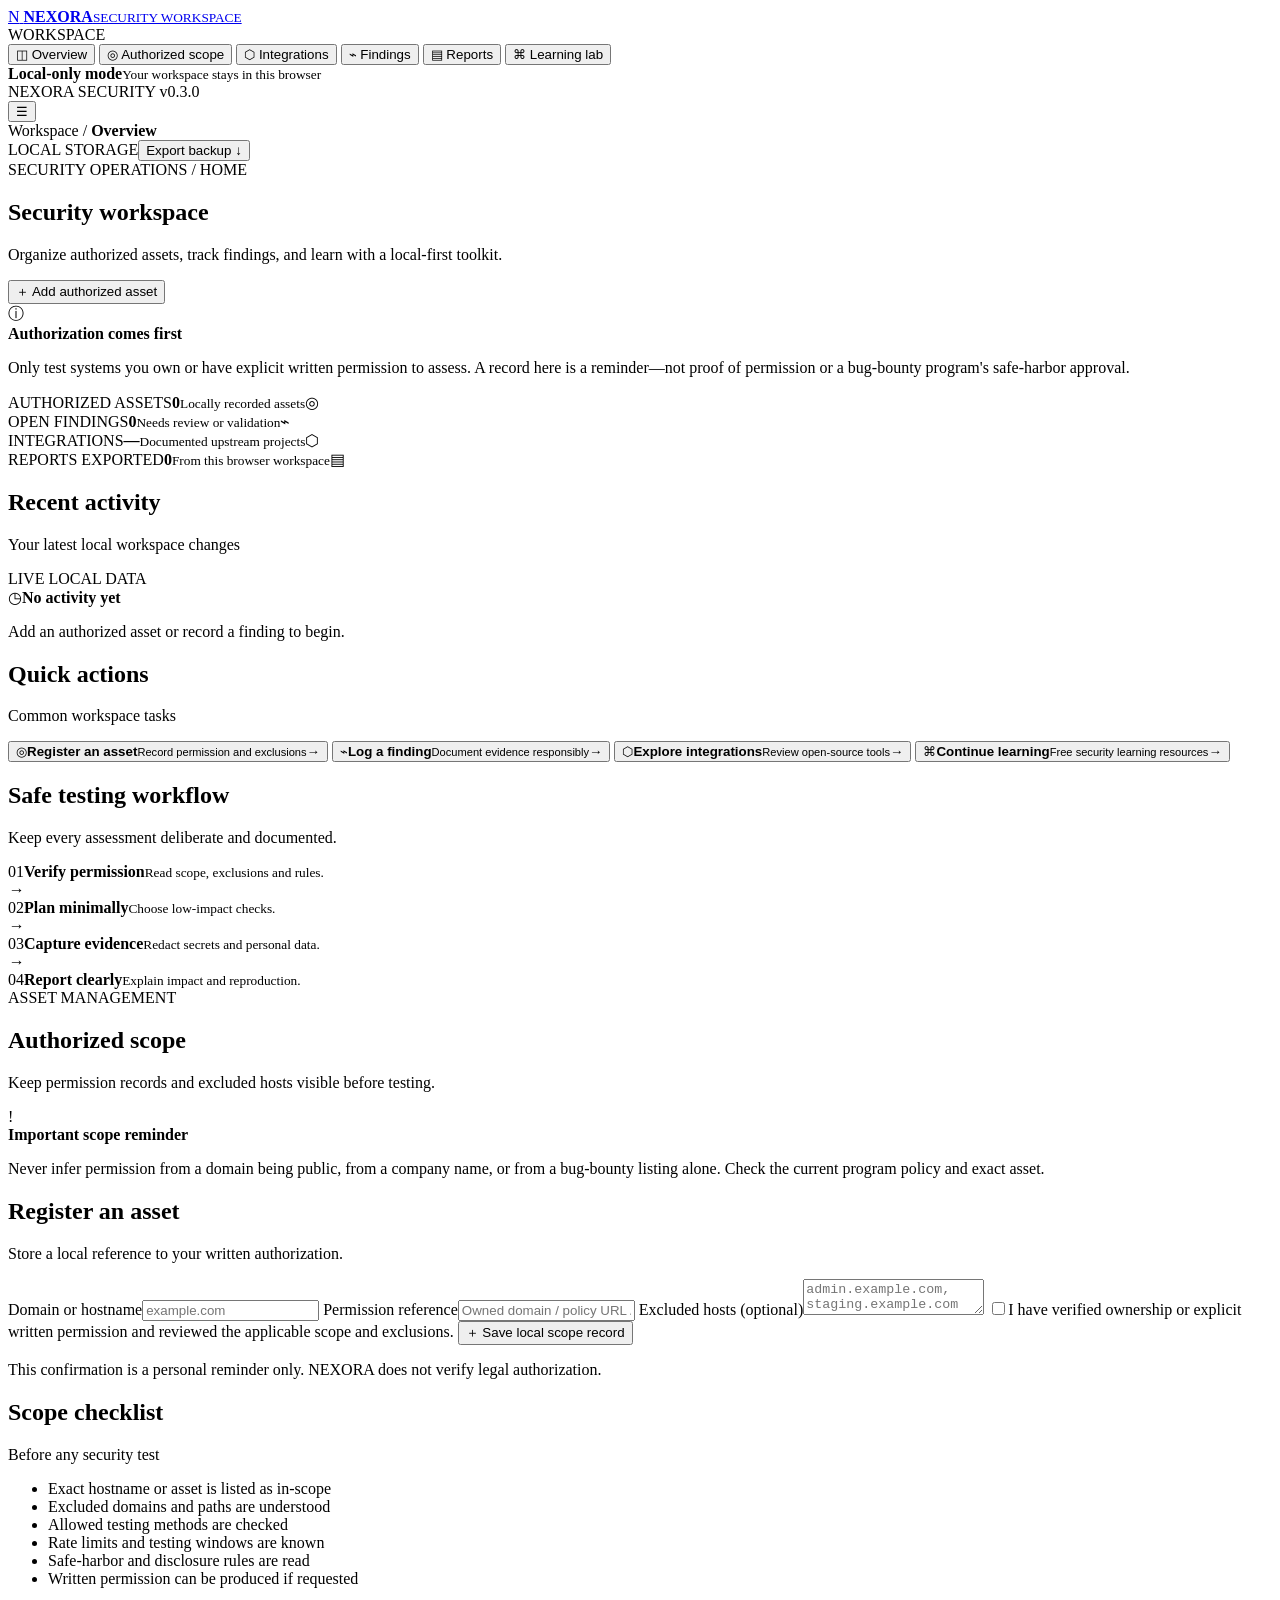
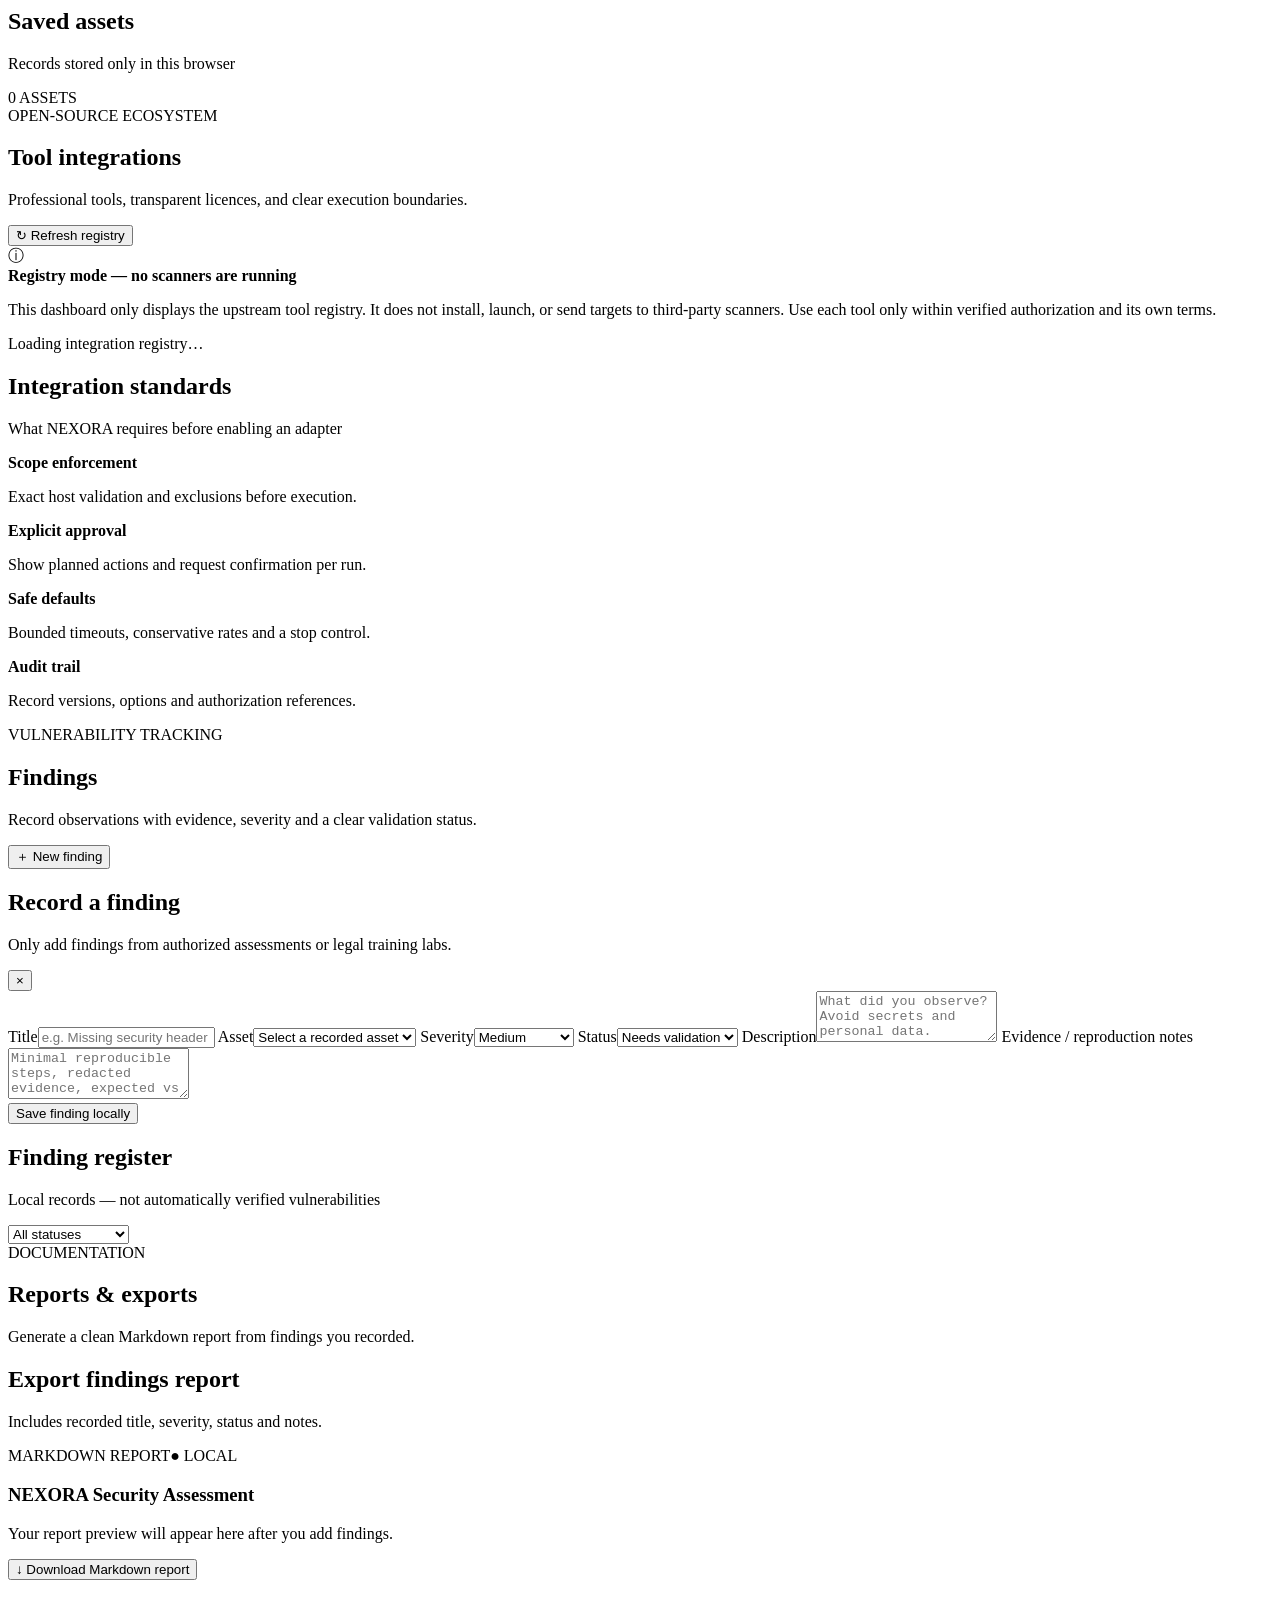
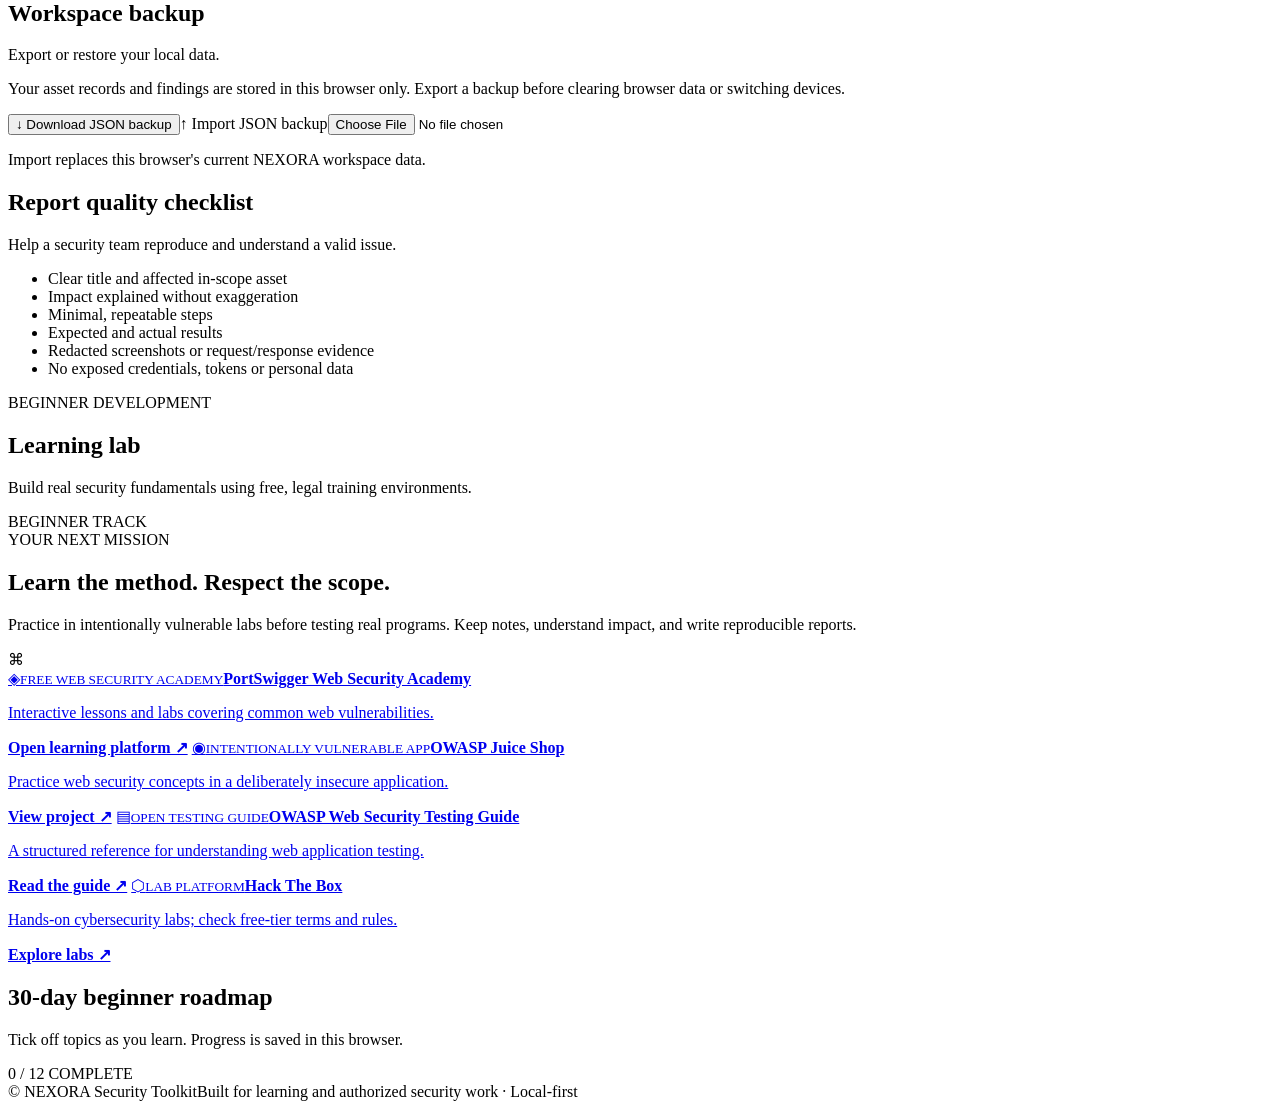
==== security-toolkit/dashboard/index.html @ 1206df60 "Build NEXORA local security dashboard: index.html" ====
<!doctype html>
<html lang="en">
<head>
  <meta charset="utf-8">
  <meta name="viewport" content="width=device-width, initial-scale=1">
  <meta name="theme-color" content="#0b1020">
  <meta name="description" content="NEXORA Security Toolkit — local-first workspace for authorized security learning and bug bounty work.">
  <title>NEXORA Security — Local Security Workspace</title>
  <link rel="stylesheet" href="dashboard.css">
  <script src="dashboard.js" defer></script>
</head>
<body>
  <div class="app-shell">
    <aside class="sidebar" id="sidebar">
      <a class="brand" href="#" aria-label="NEXORA Security home">
        <span class="brand-mark">N</span>
        <span><strong>NEXORA</strong><small>SECURITY WORKSPACE</small></span>
      </a>
      <div class="workspace-label">WORKSPACE</div>
      <nav class="nav-list" aria-label="Main navigation">
        <button class="nav-item active" data-view="overview"><span>◫</span> Overview</button>
        <button class="nav-item" data-view="scope"><span>◎</span> Authorized scope</button>
        <button class="nav-item" data-view="integrations"><span>⬡</span> Integrations</button>
        <button class="nav-item" data-view="findings"><span>⌁</span> Findings</button>
        <button class="nav-item" data-view="reports"><span>▤</span> Reports</button>
        <button class="nav-item" data-view="learn"><span>⌘</span> Learning lab</button>
      </nav>
      <div class="sidebar-bottom">
        <div class="local-card"><span class="local-dot"></span><div><strong>Local-only mode</strong><small>Your workspace stays in this browser</small></div></div>
        <div class="sidebar-version">NEXORA SECURITY <span>v0.3.0</span></div>
      </div>
    </aside>

    <main class="main-area">
      <header class="topbar">
        <button class="mobile-menu" id="mobileMenu" aria-label="Toggle navigation">☰</button>
        <div class="breadcrumb">Workspace <span>/</span> <strong id="pageCrumb">Overview</strong></div>
        <div class="top-actions"><span class="privacy-pill"><i></i> LOCAL STORAGE</span><button class="button button-quiet" id="exportBackup">Export backup ↓</button></div>
      </header>

      <section class="view active" id="view-overview">
        <div class="page-heading">
          <div><div class="eyebrow">SECURITY OPERATIONS / HOME</div><h1>Security workspace</h1><p>Organize authorized assets, track findings, and learn with a local-first toolkit.</p></div>
          <button class="button button-primary" data-go="scope">＋ Add authorized asset</button>
        </div>
        <div class="notice"><span class="notice-icon">ⓘ</span><div><strong>Authorization comes first</strong><p>Only test systems you own or have explicit written permission to assess. A record here is a reminder—not proof of permission or a bug-bounty program's safe-harbor approval.</p></div></div>
        <div class="stats-grid">
          <article class="stat-card"><span class="stat-label">AUTHORIZED ASSETS</span><strong id="statAssets">0</strong><small>Locally recorded assets</small><span class="stat-icon">◎</span></article>
          <article class="stat-card"><span class="stat-label">OPEN FINDINGS</span><strong id="statOpen">0</strong><small>Needs review or validation</small><span class="stat-icon">⌁</span></article>
          <article class="stat-card"><span class="stat-label">INTEGRATIONS</span><strong id="statTools">—</strong><small>Documented upstream projects</small><span class="stat-icon">⬡</span></article>
          <article class="stat-card"><span class="stat-label">REPORTS EXPORTED</span><strong id="statReports">0</strong><small>From this browser workspace</small><span class="stat-icon">▤</span></article>
        </div>
        <div class="content-grid">
          <article class="panel">
            <div class="panel-heading"><div><h2>Recent activity</h2><p>Your latest local workspace changes</p></div><span class="subtle-tag">LIVE LOCAL DATA</span></div>
            <div id="activityList" class="activity-list"><div class="empty-state"><span>◷</span><strong>No activity yet</strong><p>Add an authorized asset or record a finding to begin.</p></div></div>
          </article>
          <article class="panel quick-panel">
            <div class="panel-heading"><div><h2>Quick actions</h2><p>Common workspace tasks</p></div></div>
            <button class="quick-action" data-go="scope"><span class="quick-icon violet">◎</span><span><strong>Register an asset</strong><small>Record permission and exclusions</small></span><b>→</b></button>
            <button class="quick-action" data-go="findings"><span class="quick-icon orange">⌁</span><span><strong>Log a finding</strong><small>Document evidence responsibly</small></span><b>→</b></button>
            <button class="quick-action" data-go="integrations"><span class="quick-icon blue">⬡</span><span><strong>Explore integrations</strong><small>Review open-source tools</small></span><b>→</b></button>
            <button class="quick-action" data-go="learn"><span class="quick-icon green">⌘</span><span><strong>Continue learning</strong><small>Free security learning resources</small></span><b>→</b></button>
          </article>
        </div>
        <article class="panel workflow-panel"><div class="panel-heading"><div><h2>Safe testing workflow</h2><p>Keep every assessment deliberate and documented.</p></div></div><div class="workflow-steps"><div><span>01</span><strong>Verify permission</strong><small>Read scope, exclusions and rules.</small></div><i>→</i><div><span>02</span><strong>Plan minimally</strong><small>Choose low-impact checks.</small></div><i>→</i><div><span>03</span><strong>Capture evidence</strong><small>Redact secrets and personal data.</small></div><i>→</i><div><span>04</span><strong>Report clearly</strong><small>Explain impact and reproduction.</small></div></div></article>
      </section>

      <section class="view" id="view-scope">
        <div class="page-heading"><div><div class="eyebrow">ASSET MANAGEMENT</div><h1>Authorized scope</h1><p>Keep permission records and excluded hosts visible before testing.</p></div></div>
        <div class="notice"><span class="notice-icon">!</span><div><strong>Important scope reminder</strong><p>Never infer permission from a domain being public, from a company name, or from a bug-bounty listing alone. Check the current program policy and exact asset.</p></div></div>
        <div class="two-column">
          <article class="panel"><div class="panel-heading"><div><h2>Register an asset</h2><p>Store a local reference to your written authorization.</p></div></div>
            <form id="scopeForm" class="form-stack">
              <label>Domain or hostname<input name="domain" required placeholder="example.com" autocomplete="off"></label>
              <label>Permission reference<input name="authorization" required placeholder="Owned domain / policy URL / approval reference"></label>
              <label>Excluded hosts (optional)<textarea name="excluded" rows="2" placeholder="admin.example.com, staging.example.com"></textarea></label>
              <label class="check-label"><input type="checkbox" name="confirm" required><span>I have verified ownership or explicit written permission and reviewed the applicable scope and exclusions.</span></label>
              <button class="button button-primary" type="submit">＋ Save local scope record</button>
              <p class="form-hint">This confirmation is a personal reminder only. NEXORA does not verify legal authorization.</p>
            </form>
          </article>
          <article class="panel"><div class="panel-heading"><div><h2>Scope checklist</h2><p>Before any security test</p></div></div><ul class="checklist"><li>Exact hostname or asset is listed as in-scope</li><li>Excluded domains and paths are understood</li><li>Allowed testing methods are checked</li><li>Rate limits and testing windows are known</li><li>Safe-harbor and disclosure rules are read</li><li>Written permission can be produced if requested</li></ul></article>
        </div>
        <article class="panel"><div class="panel-heading"><div><h2>Saved assets</h2><p>Records stored only in this browser</p></div><span id="scopeCount" class="subtle-tag">0 ASSETS</span></div><div id="scopeList" class="table-wrap"></div></article>
      </section>

      <section class="view" id="view-integrations">
        <div class="page-heading"><div><div class="eyebrow">OPEN-SOURCE ECOSYSTEM</div><h1>Tool integrations</h1><p>Professional tools, transparent licences, and clear execution boundaries.</p></div><button class="button button-quiet" id="refreshTools">↻ Refresh registry</button></div>
        <div class="notice"><span class="notice-icon">ⓘ</span><div><strong>Registry mode — no scanners are running</strong><p>This dashboard only displays the upstream tool registry. It does not install, launch, or send targets to third-party scanners. Use each tool only within verified authorization and its own terms.</p></div></div>
        <div id="toolGrid" class="tool-grid"><div class="empty-state">Loading integration registry…</div></div>
        <article class="panel"><div class="panel-heading"><div><h2>Integration standards</h2><p>What NEXORA requires before enabling an adapter</p></div></div><div class="standards-grid"><div><strong>Scope enforcement</strong><p>Exact host validation and exclusions before execution.</p></div><div><strong>Explicit approval</strong><p>Show planned actions and request confirmation per run.</p></div><div><strong>Safe defaults</strong><p>Bounded timeouts, conservative rates and a stop control.</p></div><div><strong>Audit trail</strong><p>Record versions, options and authorization references.</p></div></div></article>
      </section>

      <section class="view" id="view-findings">
        <div class="page-heading"><div><div class="eyebrow">VULNERABILITY TRACKING</div><h1>Findings</h1><p>Record observations with evidence, severity and a clear validation status.</p></div><button class="button button-primary" id="showFindingForm">＋ New finding</button></div>
        <article class="panel form-panel hidden" id="findingPanel"><div class="panel-heading"><div><h2>Record a finding</h2><p>Only add findings from authorized assessments or legal training labs.</p></div><button class="icon-button" id="closeFindingForm" aria-label="Close form">×</button></div>
          <form id="findingForm" class="form-grid">
            <label>Title<input name="title" required maxlength="120" placeholder="e.g. Missing security header"></label>
            <label>Asset<select name="asset" id="findingAsset" required><option value="">Select a recorded asset</option></select></label>
            <label>Severity<select name="severity"><option>Informational</option><option>Low</option><option selected>Medium</option><option>High</option><option>Critical</option></select></label>
            <label>Status<select name="status"><option>Needs validation</option><option>Confirmed</option><option>Submitted</option><option>Resolved</option><option>Not applicable</option></select></label>
            <label class="full-span">Description<textarea name="description" rows="3" required placeholder="What did you observe? Avoid secrets and personal data."></textarea></label>
            <label class="full-span">Evidence / reproduction notes<textarea name="evidence" rows="3" placeholder="Minimal reproducible steps, redacted evidence, expected vs actual result"></textarea></label>
            <div class="full-span"><button class="button button-primary" type="submit">Save finding locally</button></div>
          </form>
        </article>
        <article class="panel"><div class="panel-heading"><div><h2>Finding register</h2><p>Local records — not automatically verified vulnerabilities</p></div><select id="findingFilter" class="filter-select"><option value="all">All statuses</option><option value="Needs validation">Needs validation</option><option value="Confirmed">Confirmed</option><option value="Submitted">Submitted</option><option value="Resolved">Resolved</option><option value="Not applicable">Not applicable</option></select></div><div id="findingList" class="table-wrap"></div></article>
      </section>

      <section class="view" id="view-reports">
        <div class="page-heading"><div><div class="eyebrow">DOCUMENTATION</div><h1>Reports & exports</h1><p>Generate a clean Markdown report from findings you recorded.</p></div></div>
        <div class="content-grid">
          <article class="panel"><div class="panel-heading"><div><h2>Export findings report</h2><p>Includes recorded title, severity, status and notes.</p></div></div><div class="report-preview"><div class="preview-top"><span>MARKDOWN REPORT</span><span class="live-dot">● LOCAL</span></div><h3>NEXORA Security Assessment</h3><p id="reportPreviewText">Your report preview will appear here after you add findings.</p><div class="preview-lines"><i></i><i></i><i></i><i></i></div></div><button class="button button-primary full-button" id="downloadReport">↓ Download Markdown report</button></article>
          <article class="panel"><div class="panel-heading"><div><h2>Workspace backup</h2><p>Export or restore your local data.</p></div></div><p class="muted-copy">Your asset records and findings are stored in this browser only. Export a backup before clearing browser data or switching devices.</p><button class="button button-secondary full-button" id="exportBackupAlt">↓ Download JSON backup</button><label class="button button-quiet full-button import-label">↑ Import JSON backup<input type="file" id="importBackup" accept="application/json"></label><p class="form-hint">Import replaces this browser's current NEXORA workspace data.</p></article>
        </div>
        <article class="panel"><div class="panel-heading"><div><h2>Report quality checklist</h2><p>Help a security team reproduce and understand a valid issue.</p></div></div><ul class="checklist"><li>Clear title and affected in-scope asset</li><li>Impact explained without exaggeration</li><li>Minimal, repeatable steps</li><li>Expected and actual results</li><li>Redacted screenshots or request/response evidence</li><li>No exposed credentials, tokens or personal data</li></ul></article>
      </section>

      <section class="view" id="view-learn">
        <div class="page-heading"><div><div class="eyebrow">BEGINNER DEVELOPMENT</div><h1>Learning lab</h1><p>Build real security fundamentals using free, legal training environments.</p></div><span class="subtle-tag">BEGINNER TRACK</span></div>
        <div class="learning-banner"><div><div class="eyebrow">YOUR NEXT MISSION</div><h2>Learn the method. Respect the scope.</h2><p>Practice in intentionally vulnerable labs before testing real programs. Keep notes, understand impact, and write reproducible reports.</p></div><span class="learning-symbol">⌘</span></div>
        <div class="resource-grid">
          <a class="resource-card" href="https://portswigger.net/web-security" target="_blank" rel="noopener noreferrer"><span class="resource-icon violet">◈</span><small>FREE WEB SECURITY ACADEMY</small><strong>PortSwigger Web Security Academy</strong><p>Interactive lessons and labs covering common web vulnerabilities.</p><b>Open learning platform ↗</b></a>
          <a class="resource-card" href="https://owasp.org/www-project-juice-shop/" target="_blank" rel="noopener noreferrer"><span class="resource-icon orange">◉</span><small>INTENTIONALLY VULNERABLE APP</small><strong>OWASP Juice Shop</strong><p>Practice web security concepts in a deliberately insecure application.</p><b>View project ↗</b></a>
          <a class="resource-card" href="https://owasp.org/www-project-web-security-testing-guide/" target="_blank" rel="noopener noreferrer"><span class="resource-icon blue">▤</span><small>OPEN TESTING GUIDE</small><strong>OWASP Web Security Testing Guide</strong><p>A structured reference for understanding web application testing.</p><b>Read the guide ↗</b></a>
          <a class="resource-card" href="https://www.hackthebox.com/" target="_blank" rel="noopener noreferrer"><span class="resource-icon green">⬡</span><small>LAB PLATFORM</small><strong>Hack The Box</strong><p>Hands-on cybersecurity labs; check free-tier terms and rules.</p><b>Explore labs ↗</b></a>
        </div>
        <article class="panel"><div class="panel-heading"><div><h2>30-day beginner roadmap</h2><p>Tick off topics as you learn. Progress is saved in this browser.</p></div><span id="learningProgress" class="subtle-tag">0 / 12 COMPLETE</span></div><div id="learningList" class="learning-list"></div></article>
      </section>

      <footer class="footer"><span>© NEXORA Security Toolkit</span><span>Built for learning and authorized security work · Local-first</span></footer>
    </main>
  </div>
  <div id="toast" class="toast" role="status" aria-live="polite"></div>
</body>
</html>
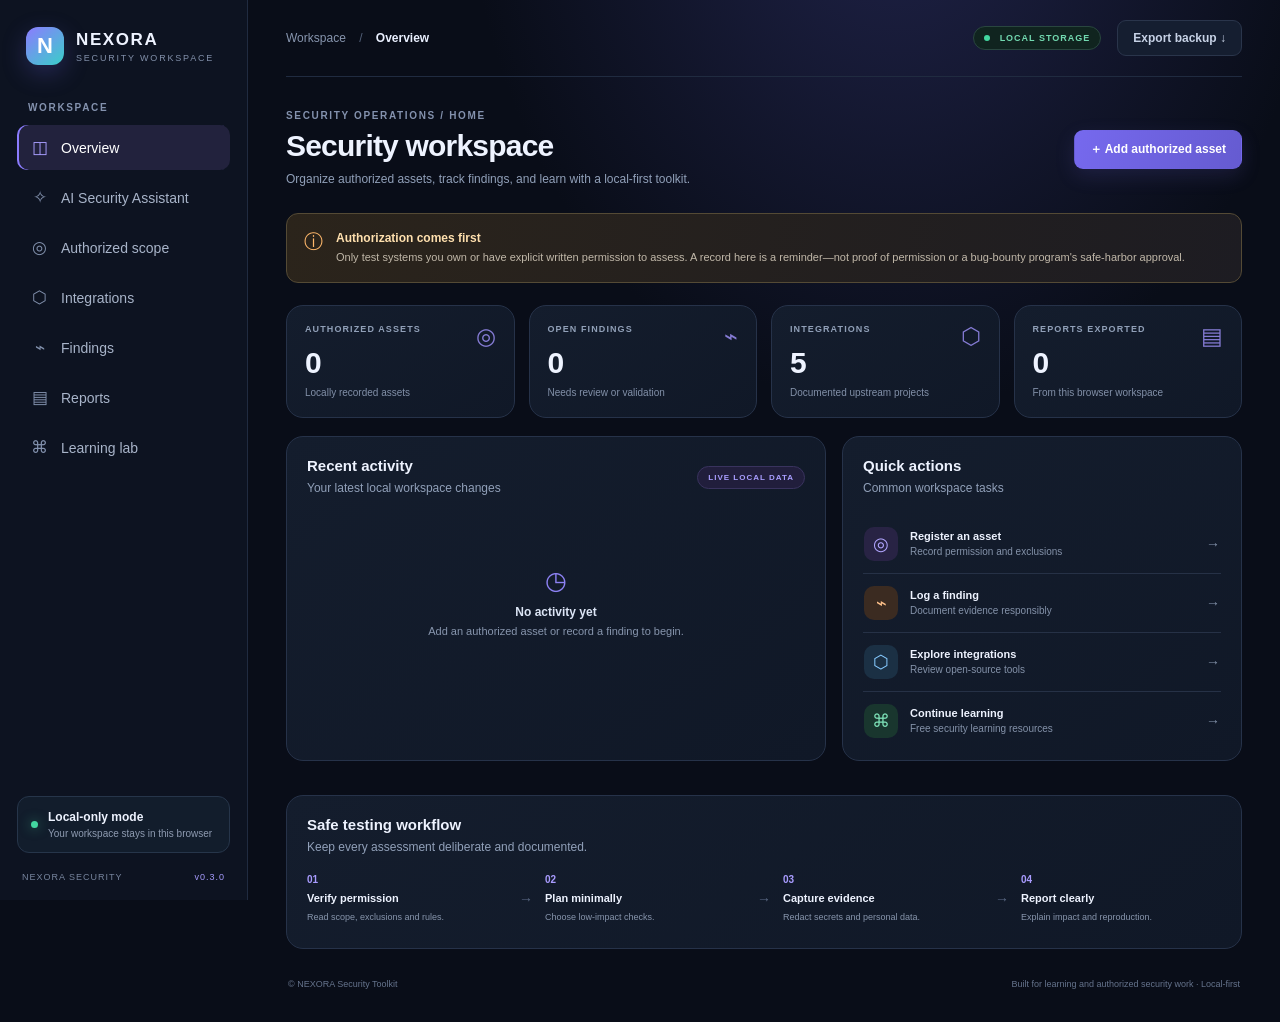
==== commit 7125c266: "Add AI assistant navigation to security dashboard" ====
--- a/security-toolkit/dashboard/index.html
+++ b/security-toolkit/dashboard/index.html
@@ -19,6 +19,7 @@
       <div class="workspace-label">WORKSPACE</div>
       <nav class="nav-list" aria-label="Main navigation">
         <button class="nav-item active" data-view="overview"><span>◫</span> Overview</button>
+        <a class="nav-item" href="ai-assistant.html"><span>✧</span> AI Security Assistant</a>
         <button class="nav-item" data-view="scope"><span>◎</span> Authorized scope</button>
         <button class="nav-item" data-view="integrations"><span>⬡</span> Integrations</button>
         <button class="nav-item" data-view="findings"><span>⌁</span> Findings</button>
--- a/security-toolkit/dashboard/dashboard.css
+++ b/security-toolkit/dashboard/dashboard.css
@@ -0,0 +1,6 @@
+@import url('https://fonts.googleapis.com/css2?family=DM+Sans:wght@400;500;600;700&family=Space+Grotesk:wght@400;500;600;700&display=swap');
+:root{color-scheme:dark;--bg:#090d18;--panel:#111827;--panel2:#151e30;--line:#263249;--muted:#91a0b9;--text:#eef3ff;--purple:#8b7cff;--cyan:#5ad8d0;--green:#43d6a0;--orange:#ffb86b;--red:#ff7d8d;--radius:17px}
+*{box-sizing:border-box}body{margin:0;background:radial-gradient(ellipse at 70% -15%,#20234a 0,transparent 34%),var(--bg);color:var(--text);font-family:Inter,Segoe UI,Arial,sans-serif;font-size:14px}button,input,textarea,select{font:inherit}button,a{-webkit-tap-highlight-color:transparent}a{color:inherit;text-decoration:none}.app-shell{min-height:100vh}.sidebar{width:248px;position:fixed;inset:0 auto 0 0;background:#0d1321;border-right:1px solid #202b40;padding:27px 17px 18px;display:flex;flex-direction:column;z-index:5}.brand{display:flex;align-items:center;gap:12px;padding:0 9px 37px}.brand-mark{width:38px;height:38px;display:grid;place-items:center;border-radius:12px;background:linear-gradient(140deg,#8c7bff,#39cfc9);font:700 22px Inter,Segoe UI,Arial,sans-serif;color:#fff;box-shadow:0 8px 24px #6c65e344}.brand strong{display:block;font:700 17px Inter,Segoe UI,Arial,sans-serif;letter-spacing:1.6px}.brand small{display:block;color:#8290aa;font-size:9px;letter-spacing:1.8px;margin-top:3px}.workspace-label,.eyebrow{font-size:10px;letter-spacing:1.65px;color:#8492ae;font-weight:700}.workspace-label{padding:0 11px 12px}.nav-list{display:grid;gap:5px}.nav-item{border:0;background:transparent;color:#a8b4c9;text-align:left;padding:12px 13px;border-radius:10px;display:flex;gap:12px;align-items:center;cursor:pointer;font-weight:500;transition:.2s}.nav-item span{width:19px;text-align:center;font-size:17px;color:#8291ad}.nav-item:hover,.nav-item.active{background:#22223d;color:#fff}.nav-item.active{box-shadow:inset 2px 0 var(--purple)}.nav-item.active span{color:#a99eff}.sidebar-bottom{margin-top:auto}.local-card{border:1px solid #26354a;background:#121d2c;border-radius:12px;padding:13px;display:flex;gap:10px;align-items:center}.local-dot,.live-dot{width:7px;height:7px;border-radius:50%;background:var(--green);box-shadow:0 0 12px #43d6a088;display:inline-block}.local-card strong{display:block;font-size:12px}.local-card small{display:block;color:#8e9bb1;font-size:10px;margin-top:4px}.sidebar-version{font-size:9px;letter-spacing:1px;color:#77859e;padding:19px 5px 0}.sidebar-version span{float:right;color:#a79cff}.main-area{margin-left:248px;min-height:100vh;padding:0 38px 20px;max-width:1800px}.topbar{height:77px;border-bottom:1px solid #202b40;display:flex;align-items:center;justify-content:space-between;margin-bottom:33px}.breadcrumb{color:#8795ae;font-size:12px}.breadcrumb span{padding:0 10px;color:#53617a}.breadcrumb strong{color:#eaf0ff;font-weight:600}.top-actions{display:flex;align-items:center;gap:16px}.privacy-pill,.subtle-tag{border:1px solid #29463f;background:#10241f;color:#72d9b0;border-radius:30px;padding:6px 10px;font-size:9px;font-weight:700;letter-spacing:1px}.privacy-pill i{display:inline-block;width:6px;height:6px;border-radius:50%;background:var(--green);margin-right:6px}.button{border:1px solid transparent;border-radius:9px;padding:10px 15px;cursor:pointer;font-weight:600;font-size:12px;transition:.2s}.button:hover{transform:translateY(-1px);filter:brightness(1.12)}.button-primary{background:linear-gradient(110deg,#7669ee,#655bd0);color:#fff;box-shadow:0 7px 20px #7168df28}.button-secondary{background:#17283a;border-color:#2a4057;color:#c7d5eb}.button-quiet{background:#151e30;border-color:#2a354b;color:#c6d1e5}.mobile-menu{display:none;background:none;border:0;color:#fff;font-size:21px}.view{display:none;animation:fade .25s ease}.view.active{display:block}@keyframes fade{from{opacity:.5;transform:translateY(4px)}to{opacity:1;transform:none}}.page-heading{display:flex;align-items:center;justify-content:space-between;gap:20px;margin-bottom:24px}.page-heading h1{font:600 30px Inter,Segoe UI,Arial,sans-serif;letter-spacing:-.8px;margin:8px 0 7px}.page-heading p,.panel-heading p{color:var(--muted);margin:0;font-size:12px;line-height:1.6}.notice{display:flex;gap:13px;padding:15px 17px;border:1px solid #544a35;background:linear-gradient(100deg,#2b241b,#1d1c22);border-radius:12px;margin-bottom:22px}.notice-icon{color:var(--orange);font-size:19px}.notice strong{font-size:12px;color:#ffe0ae}.notice p{font-size:11px;line-height:1.6;color:#c1b8a9;margin:4px 0 0}.stats-grid{display:grid;grid-template-columns:repeat(4,minmax(0,1fr));gap:14px;margin-bottom:18px}.stat-card,.panel{background:linear-gradient(145deg,#141d2d,#101827);border:1px solid var(--line);border-radius:var(--radius)}.stat-card{padding:18px;position:relative;overflow:hidden}.stat-label{display:block;color:#91a0b8;font-size:9px;font-weight:700;letter-spacing:1.1px}.stat-card strong{display:block;font:600 30px Inter,Segoe UI,Arial,sans-serif;margin:12px 0 3px}.stat-card small{color:#8290a8;font-size:10px}.stat-icon{position:absolute;right:18px;top:17px;font-size:23px;color:#a294ff;opacity:.8}.content-grid{display:grid;grid-template-columns:1.35fr 1fr;gap:16px;margin-bottom:17px}.panel{padding:20px;margin-bottom:17px}.panel-heading{display:flex;align-items:center;justify-content:space-between;gap:14px;margin-bottom:17px}.panel-heading h2{font:600 15px Inter,Segoe UI,Arial,sans-serif;margin:0 0 5px}.subtle-tag{font-size:8px;color:#a99eff;background:#211e3c;border-color:#39335e;white-space:nowrap}.activity-list{min-height:185px}.empty-state{min-height:180px;display:flex;flex-direction:column;align-items:center;justify-content:center;text-align:center;color:#8795ad}.empty-state>span{font-size:25px;color:#8d82f4;margin-bottom:10px}.empty-state strong{color:#dce5f5;font-size:12px}.empty-state p{font-size:11px;margin:6px 0}.activity-row{display:flex;gap:12px;padding:12px 0;border-bottom:1px solid #222e43}.activity-row:last-child{border:0}.activity-dot{width:8px;height:8px;background:var(--purple);border-radius:50%;margin:5px 2px 0}.activity-row strong{font-size:11px}.activity-row small{display:block;color:#8290a8;font-size:10px;margin-top:4px}.quick-panel{padding-bottom:10px}.quick-action{width:100%;display:flex;align-items:center;gap:12px;text-align:left;border:0;border-bottom:1px solid #263146;background:transparent;padding:12px 1px;color:var(--text);cursor:pointer}.quick-action:last-child{border:0}.quick-action>span:nth-child(2){flex:1}.quick-action strong,.quick-action small{display:block}.quick-action strong{font-size:11px}.quick-action small{color:#8492a9;font-size:10px;margin-top:4px}.quick-action>b{color:#8291a9}.quick-icon,.resource-icon{width:34px;height:34px;border-radius:10px;display:grid;place-items:center;font-size:18px}.violet{background:#282344;color:#b2a6ff}.orange{background:#3b2b21;color:#ffc18a}.blue{background:#1b3044;color:#86caff}.green{background:#19362e;color:#7de0b7}.workflow-panel{padding-bottom:23px}.workflow-steps{display:grid;grid-template-columns:1fr auto 1fr auto 1fr auto 1fr;gap:12px;align-items:center}.workflow-steps div{display:grid;gap:7px}.workflow-steps div>span{font:600 10px Inter,Segoe UI,Arial,sans-serif;color:#a99cff}.workflow-steps strong{font-size:11px}.workflow-steps small{font-size:9px;line-height:1.5;color:#8795ac}.workflow-steps>i{font-style:normal;color:#596783}.two-column{display:grid;grid-template-columns:1.1fr .9fr;gap:16px}.form-stack,.form-grid{display:grid;gap:14px}.form-stack label,.form-grid label{display:grid;gap:7px;color:#b9c5d8;font-size:11px;font-weight:600}.form-stack input,.form-stack textarea,.form-grid input,.form-grid textarea,.form-grid select,.filter-select{width:100%;border:1px solid #34415a;background:#0d1524;color:#edf3ff;border-radius:8px;padding:11px 12px;outline:none;font-size:11px}.form-stack input:focus,.form-stack textarea:focus,.form-grid input:focus,.form-grid textarea:focus,.form-grid select:focus{border-color:#8c7cff;box-shadow:0 0 0 3px #8c7cff20}.form-stack input::placeholder,.form-stack textarea::placeholder,.form-grid input::placeholder,.form-grid textarea::placeholder{color:#65738c}.check-label{display:flex!important;align-items:flex-start;gap:9px!important;line-height:1.6}.check-label input{width:auto;margin-top:2px;accent-color:#897cff}.form-hint,.muted-copy{font-size:10px;line-height:1.6;color:#8593ab;margin:0}.checklist{list-style:none;padding:0;margin:0;display:grid;gap:15px}.checklist li{font-size:11px;color:#c0ccdf;display:flex;gap:10px;align-items:flex-start}.checklist li:before{content:'✓';color:var(--green);font-weight:700}.table-wrap{overflow-x:auto}.data-table{width:100%;border-collapse:collapse;min-width:540px}.data-table th{text-align:left;color:#8492aa;font-size:9px;letter-spacing:.8px;padding:10px;border-bottom:1px solid #2b374c}.data-table td{font-size:10px;color:#cbd6e8;padding:12px 10px;border-bottom:1px solid #222e42;vertical-align:top}.data-table tr:last-child td{border:0}.danger-link{background:none;border:0;color:#ff8997;cursor:pointer;font-size:10px}.tool-grid{display:grid;grid-template-columns:repeat(2,minmax(0,1fr));gap:14px;margin-bottom:17px}.tool-card{background:linear-gradient(145deg,#151e30,#101827);border:1px solid #29364d;border-radius:15px;padding:18px}.tool-card-top{display:flex;justify-content:space-between;gap:12px;align-items:flex-start}.tool-logo{width:38px;height:38px;border-radius:11px;background:#272345;color:#b7aaff;display:grid;place-items:center;font:600 17px Inter,Segoe UI,Arial,sans-serif}.license-pill{font-size:9px;color:#83d9b2;border:1px solid #2d564a;background:#142a24;border-radius:30px;padding:5px 8px}.tool-card h3{font:600 14px Inter,Segoe UI,Arial,sans-serif;margin:15px 0 6px}.tool-card p{font-size:10px;line-height:1.6;color:#92a0b7;min-height:34px}.tool-status{font-size:9px;color:#e7c28b;display:flex;gap:7px;align-items:center;margin:13px 0}.tool-status:before{content:'';width:6px;height:6px;background:#e6b76e;border-radius:50%}.tool-card a{color:#aaa0ff;font-size:10px;font-weight:600}.standards-grid{display:grid;grid-template-columns:repeat(4,1fr);gap:13px}.standards-grid strong{font-size:11px}.standards-grid p{font-size:10px;line-height:1.5;color:#8e9bb2}.form-panel{border-color:#514b7c}.hidden{display:none!important}.icon-button{border:0;background:#253047;color:#cdd8e9;border-radius:7px;width:28px;height:28px;font-size:20px;cursor:pointer}.form-grid{grid-template-columns:1fr 1fr}.full-span{grid-column:1/-1}.filter-select{width:auto;min-width:145px;padding:8px}.severity{font-size:9px;border-radius:20px;padding:4px 7px}.sev-critical,.sev-high{background:#45252e;color:#ff9ca7}.sev-medium{background:#433522;color:#ffd18b}.sev-low{background:#1e3540;color:#8bd5f0}.sev-informational{background:#272c3d;color:#b6c1d7}.status-text{color:#a99cff}.report-preview{border:1px solid #2d3b54;border-radius:11px;padding:17px;background:linear-gradient(140deg,#101a2b,#0d1421);margin:14px 0 17px}.preview-top{display:flex;justify-content:space-between;color:#8492ab;font-size:8px;letter-spacing:1px}.preview-top .live-dot{color:var(--green)}.report-preview h3{font:600 16px Inter,Segoe UI,Arial,sans-serif;margin:22px 0 8px}.report-preview p{font-size:10px;color:#94a2ba;line-height:1.6}.preview-lines{display:grid;gap:8px;margin-top:20px}.preview-lines i{height:5px;border-radius:5px;background:#27334a;width:100%}.preview-lines i:nth-child(2){width:83%}.preview-lines i:nth-child(3){width:92%}.preview-lines i:nth-child(4){width:65%}.full-button{width:100%;display:block;text-align:center;margin-top:10px}.import-label{position:relative}.import-label input{position:absolute;width:1px;height:1px;opacity:0}.learning-banner{background:radial-gradient(circle at 85% 50%,#443d7b,#222344 37%,#171c32 80%);border:1px solid #454171;border-radius:17px;padding:27px 30px;display:flex;justify-content:space-between;align-items:center;margin-bottom:17px}.learning-banner h2{font:600 22px Inter,Segoe UI,Arial,sans-serif;margin:9px 0}.learning-banner p{max-width:550px;color:#c1c4dc;font-size:11px;line-height:1.6;margin:0}.learning-symbol{font-size:65px;color:#c0b8ff;opacity:.7;padding:0 25px}.resource-grid{display:grid;grid-template-columns:repeat(2,1fr);gap:14px;margin-bottom:17px}.resource-card{display:block;padding:18px;border:1px solid #29364d;border-radius:14px;background:#131d2d;transition:.2s}.resource-card:hover{border-color:#7268ca;transform:translateY(-2px)}.resource-card .resource-icon{margin-bottom:13px}.resource-card>small{display:block;font-size:8px;color:#8795ae;letter-spacing:1px}.resource-card strong{display:block;font:600 13px Inter,Segoe UI,Arial,sans-serif;margin:8px 0}.resource-card p{font-size:10px;color:#94a1b7;line-height:1.6;min-height:32px}.resource-card b{font-size:10px;color:#a89dff}.learning-list{display:grid;grid-template-columns:1fr 1fr;gap:8px 20px}.learning-item{display:flex;align-items:flex-start;gap:9px;padding:10px;border:1px solid #263248;border-radius:9px}.learning-item input{accent-color:#897cff;margin-top:2px}.learning-item strong{font-size:10px;display:block}.learning-item small{font-size:9px;color:#8795ad;display:block;margin-top:4px}.footer{display:flex;justify-content:space-between;gap:10px;color:#65738c;font-size:9px;padding:13px 2px}.toast{position:fixed;bottom:22px;right:24px;padding:12px 17px;border:1px solid #3d5d53;background:#142820;color:#c7f4df;border-radius:10px;font-size:11px;box-shadow:0 10px 30px #0006;opacity:0;transform:translateY(10px);pointer-events:none;transition:.25s;z-index:20}.toast.show{opacity:1;transform:none}
+@media(max-width:1100px){.main-area{padding:0 24px 20px}.stats-grid{grid-template-columns:repeat(2,1fr)}.standards-grid{grid-template-columns:repeat(2,1fr)}}
+@media(max-width:760px){.sidebar{transform:translateX(-100%);transition:.25s;box-shadow:15px 0 35px #0008}.sidebar.open{transform:none}.main-area{margin-left:0;padding:0 15px 18px}.topbar{height:65px;margin-bottom:24px}.mobile-menu{display:block}.topbar{justify-content:flex-start;gap:14px}.top-actions{margin-left:auto;gap:8px}.privacy-pill{display:none}.page-heading{align-items:flex-start;flex-direction:column}.page-heading h1{font-size:25px}.stats-grid{gap:9px}.stat-card{padding:14px}.stat-card strong{font-size:25px}.content-grid,.two-column{grid-template-columns:1fr}.workflow-steps{grid-template-columns:1fr 1fr;gap:17px}.workflow-steps>i{display:none}.tool-grid,.resource-grid{grid-template-columns:1fr}.form-grid,.learning-list{grid-template-columns:1fr}.full-span{grid-column:auto}.learning-banner{padding:22px}.learning-banner h2{font-size:18px}.learning-symbol{font-size:42px;padding:0 5px}.footer{flex-direction:column}.panel{padding:16px}.button{padding:9px 11px}}
+@media(prefers-reduced-motion:reduce){*,*:before,*:after{scroll-behavior:auto!important;animation:none!important;transition:none!important}}
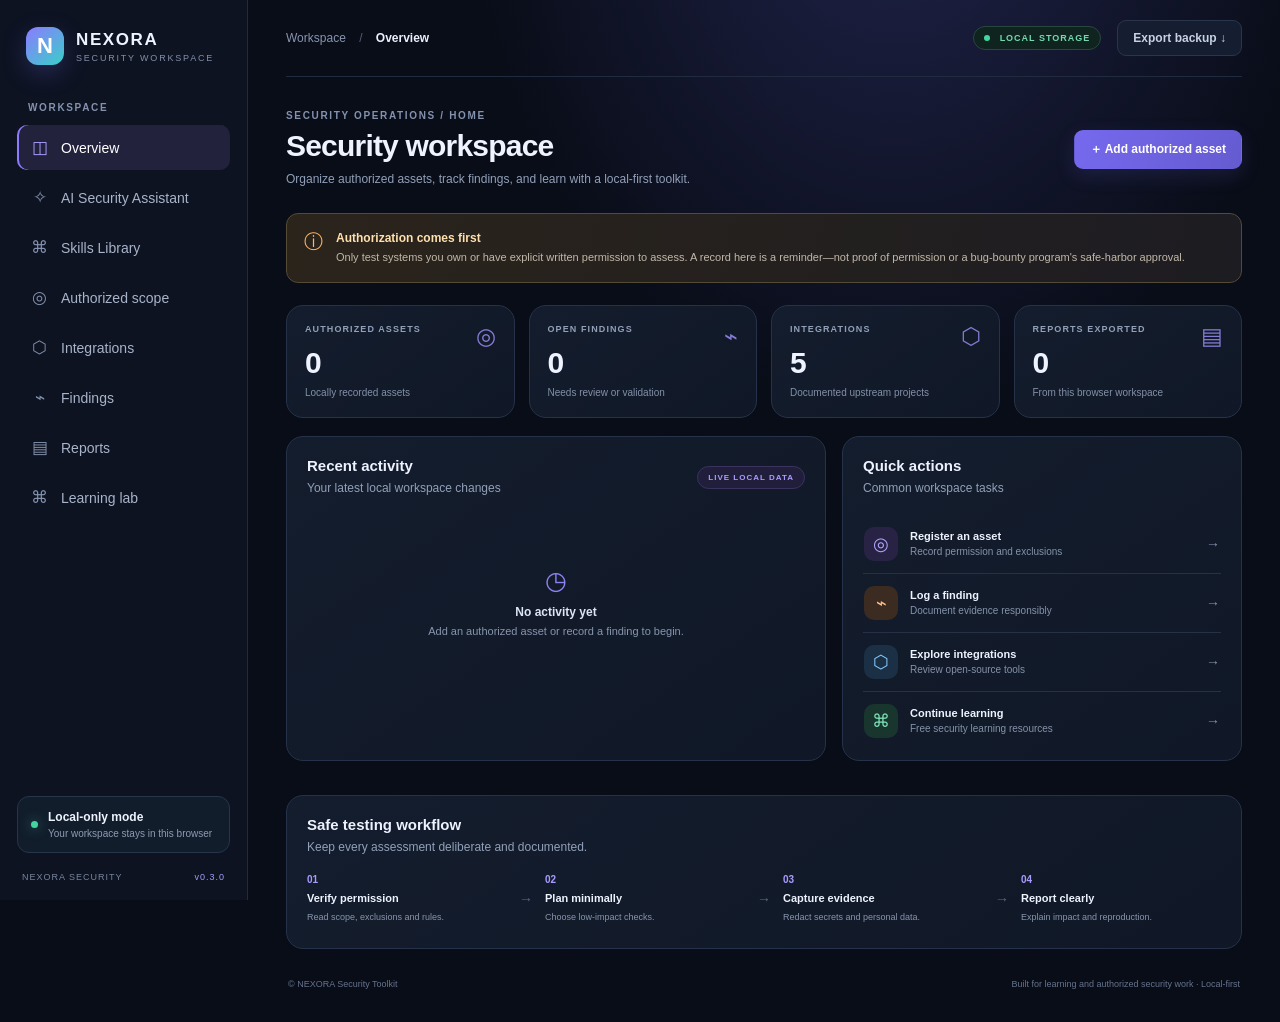
==== commit c14a2681: "Link skills library from NEXORA dashboard" ====
--- a/security-toolkit/dashboard/index.html
+++ b/security-toolkit/dashboard/index.html
@@ -20,6 +20,7 @@
       <nav class="nav-list" aria-label="Main navigation">
         <button class="nav-item active" data-view="overview"><span>◫</span> Overview</button>
         <a class="nav-item" href="ai-assistant.html"><span>✧</span> AI Security Assistant</a>
+        <a class="nav-item" href="skills.html"><span>⌘</span> Skills Library</a>
         <button class="nav-item" data-view="scope"><span>◎</span> Authorized scope</button>
         <button class="nav-item" data-view="integrations"><span>⬡</span> Integrations</button>
         <button class="nav-item" data-view="findings"><span>⌁</span> Findings</button>
--- a/security-toolkit/dashboard/dashboard.css
+++ b/security-toolkit/dashboard/dashboard.css
@@ -1,4 +1,3 @@
-@import url('https://fonts.googleapis.com/css2?family=DM+Sans:wght@400;500;600;700&family=Space+Grotesk:wght@400;500;600;700&display=swap');
 :root{color-scheme:dark;--bg:#090d18;--panel:#111827;--panel2:#151e30;--line:#263249;--muted:#91a0b9;--text:#eef3ff;--purple:#8b7cff;--cyan:#5ad8d0;--green:#43d6a0;--orange:#ffb86b;--red:#ff7d8d;--radius:17px}
 *{box-sizing:border-box}body{margin:0;background:radial-gradient(ellipse at 70% -15%,#20234a 0,transparent 34%),var(--bg);color:var(--text);font-family:Inter,Segoe UI,Arial,sans-serif;font-size:14px}button,input,textarea,select{font:inherit}button,a{-webkit-tap-highlight-color:transparent}a{color:inherit;text-decoration:none}.app-shell{min-height:100vh}.sidebar{width:248px;position:fixed;inset:0 auto 0 0;background:#0d1321;border-right:1px solid #202b40;padding:27px 17px 18px;display:flex;flex-direction:column;z-index:5}.brand{display:flex;align-items:center;gap:12px;padding:0 9px 37px}.brand-mark{width:38px;height:38px;display:grid;place-items:center;border-radius:12px;background:linear-gradient(140deg,#8c7bff,#39cfc9);font:700 22px Inter,Segoe UI,Arial,sans-serif;color:#fff;box-shadow:0 8px 24px #6c65e344}.brand strong{display:block;font:700 17px Inter,Segoe UI,Arial,sans-serif;letter-spacing:1.6px}.brand small{display:block;color:#8290aa;font-size:9px;letter-spacing:1.8px;margin-top:3px}.workspace-label,.eyebrow{font-size:10px;letter-spacing:1.65px;color:#8492ae;font-weight:700}.workspace-label{padding:0 11px 12px}.nav-list{display:grid;gap:5px}.nav-item{border:0;background:transparent;color:#a8b4c9;text-align:left;padding:12px 13px;border-radius:10px;display:flex;gap:12px;align-items:center;cursor:pointer;font-weight:500;transition:.2s}.nav-item span{width:19px;text-align:center;font-size:17px;color:#8291ad}.nav-item:hover,.nav-item.active{background:#22223d;color:#fff}.nav-item.active{box-shadow:inset 2px 0 var(--purple)}.nav-item.active span{color:#a99eff}.sidebar-bottom{margin-top:auto}.local-card{border:1px solid #26354a;background:#121d2c;border-radius:12px;padding:13px;display:flex;gap:10px;align-items:center}.local-dot,.live-dot{width:7px;height:7px;border-radius:50%;background:var(--green);box-shadow:0 0 12px #43d6a088;display:inline-block}.local-card strong{display:block;font-size:12px}.local-card small{display:block;color:#8e9bb1;font-size:10px;margin-top:4px}.sidebar-version{font-size:9px;letter-spacing:1px;color:#77859e;padding:19px 5px 0}.sidebar-version span{float:right;color:#a79cff}.main-area{margin-left:248px;min-height:100vh;padding:0 38px 20px;max-width:1800px}.topbar{height:77px;border-bottom:1px solid #202b40;display:flex;align-items:center;justify-content:space-between;margin-bottom:33px}.breadcrumb{color:#8795ae;font-size:12px}.breadcrumb span{padding:0 10px;color:#53617a}.breadcrumb strong{color:#eaf0ff;font-weight:600}.top-actions{display:flex;align-items:center;gap:16px}.privacy-pill,.subtle-tag{border:1px solid #29463f;background:#10241f;color:#72d9b0;border-radius:30px;padding:6px 10px;font-size:9px;font-weight:700;letter-spacing:1px}.privacy-pill i{display:inline-block;width:6px;height:6px;border-radius:50%;background:var(--green);margin-right:6px}.button{border:1px solid transparent;border-radius:9px;padding:10px 15px;cursor:pointer;font-weight:600;font-size:12px;transition:.2s}.button:hover{transform:translateY(-1px);filter:brightness(1.12)}.button-primary{background:linear-gradient(110deg,#7669ee,#655bd0);color:#fff;box-shadow:0 7px 20px #7168df28}.button-secondary{background:#17283a;border-color:#2a4057;color:#c7d5eb}.button-quiet{background:#151e30;border-color:#2a354b;color:#c6d1e5}.mobile-menu{display:none;background:none;border:0;color:#fff;font-size:21px}.view{display:none;animation:fade .25s ease}.view.active{display:block}@keyframes fade{from{opacity:.5;transform:translateY(4px)}to{opacity:1;transform:none}}.page-heading{display:flex;align-items:center;justify-content:space-between;gap:20px;margin-bottom:24px}.page-heading h1{font:600 30px Inter,Segoe UI,Arial,sans-serif;letter-spacing:-.8px;margin:8px 0 7px}.page-heading p,.panel-heading p{color:var(--muted);margin:0;font-size:12px;line-height:1.6}.notice{display:flex;gap:13px;padding:15px 17px;border:1px solid #544a35;background:linear-gradient(100deg,#2b241b,#1d1c22);border-radius:12px;margin-bottom:22px}.notice-icon{color:var(--orange);font-size:19px}.notice strong{font-size:12px;color:#ffe0ae}.notice p{font-size:11px;line-height:1.6;color:#c1b8a9;margin:4px 0 0}.stats-grid{display:grid;grid-template-columns:repeat(4,minmax(0,1fr));gap:14px;margin-bottom:18px}.stat-card,.panel{background:linear-gradient(145deg,#141d2d,#101827);border:1px solid var(--line);border-radius:var(--radius)}.stat-card{padding:18px;position:relative;overflow:hidden}.stat-label{display:block;color:#91a0b8;font-size:9px;font-weight:700;letter-spacing:1.1px}.stat-card strong{display:block;font:600 30px Inter,Segoe UI,Arial,sans-serif;margin:12px 0 3px}.stat-card small{color:#8290a8;font-size:10px}.stat-icon{position:absolute;right:18px;top:17px;font-size:23px;color:#a294ff;opacity:.8}.content-grid{display:grid;grid-template-columns:1.35fr 1fr;gap:16px;margin-bottom:17px}.panel{padding:20px;margin-bottom:17px}.panel-heading{display:flex;align-items:center;justify-content:space-between;gap:14px;margin-bottom:17px}.panel-heading h2{font:600 15px Inter,Segoe UI,Arial,sans-serif;margin:0 0 5px}.subtle-tag{font-size:8px;color:#a99eff;background:#211e3c;border-color:#39335e;white-space:nowrap}.activity-list{min-height:185px}.empty-state{min-height:180px;display:flex;flex-direction:column;align-items:center;justify-content:center;text-align:center;color:#8795ad}.empty-state>span{font-size:25px;color:#8d82f4;margin-bottom:10px}.empty-state strong{color:#dce5f5;font-size:12px}.empty-state p{font-size:11px;margin:6px 0}.activity-row{display:flex;gap:12px;padding:12px 0;border-bottom:1px solid #222e43}.activity-row:last-child{border:0}.activity-dot{width:8px;height:8px;background:var(--purple);border-radius:50%;margin:5px 2px 0}.activity-row strong{font-size:11px}.activity-row small{display:block;color:#8290a8;font-size:10px;margin-top:4px}.quick-panel{padding-bottom:10px}.quick-action{width:100%;display:flex;align-items:center;gap:12px;text-align:left;border:0;border-bottom:1px solid #263146;background:transparent;padding:12px 1px;color:var(--text);cursor:pointer}.quick-action:last-child{border:0}.quick-action>span:nth-child(2){flex:1}.quick-action strong,.quick-action small{display:block}.quick-action strong{font-size:11px}.quick-action small{color:#8492a9;font-size:10px;margin-top:4px}.quick-action>b{color:#8291a9}.quick-icon,.resource-icon{width:34px;height:34px;border-radius:10px;display:grid;place-items:center;font-size:18px}.violet{background:#282344;color:#b2a6ff}.orange{background:#3b2b21;color:#ffc18a}.blue{background:#1b3044;color:#86caff}.green{background:#19362e;color:#7de0b7}.workflow-panel{padding-bottom:23px}.workflow-steps{display:grid;grid-template-columns:1fr auto 1fr auto 1fr auto 1fr;gap:12px;align-items:center}.workflow-steps div{display:grid;gap:7px}.workflow-steps div>span{font:600 10px Inter,Segoe UI,Arial,sans-serif;color:#a99cff}.workflow-steps strong{font-size:11px}.workflow-steps small{font-size:9px;line-height:1.5;color:#8795ac}.workflow-steps>i{font-style:normal;color:#596783}.two-column{display:grid;grid-template-columns:1.1fr .9fr;gap:16px}.form-stack,.form-grid{display:grid;gap:14px}.form-stack label,.form-grid label{display:grid;gap:7px;color:#b9c5d8;font-size:11px;font-weight:600}.form-stack input,.form-stack textarea,.form-grid input,.form-grid textarea,.form-grid select,.filter-select{width:100%;border:1px solid #34415a;background:#0d1524;color:#edf3ff;border-radius:8px;padding:11px 12px;outline:none;font-size:11px}.form-stack input:focus,.form-stack textarea:focus,.form-grid input:focus,.form-grid textarea:focus,.form-grid select:focus{border-color:#8c7cff;box-shadow:0 0 0 3px #8c7cff20}.form-stack input::placeholder,.form-stack textarea::placeholder,.form-grid input::placeholder,.form-grid textarea::placeholder{color:#65738c}.check-label{display:flex!important;align-items:flex-start;gap:9px!important;line-height:1.6}.check-label input{width:auto;margin-top:2px;accent-color:#897cff}.form-hint,.muted-copy{font-size:10px;line-height:1.6;color:#8593ab;margin:0}.checklist{list-style:none;padding:0;margin:0;display:grid;gap:15px}.checklist li{font-size:11px;color:#c0ccdf;display:flex;gap:10px;align-items:flex-start}.checklist li:before{content:'✓';color:var(--green);font-weight:700}.table-wrap{overflow-x:auto}.data-table{width:100%;border-collapse:collapse;min-width:540px}.data-table th{text-align:left;color:#8492aa;font-size:9px;letter-spacing:.8px;padding:10px;border-bottom:1px solid #2b374c}.data-table td{font-size:10px;color:#cbd6e8;padding:12px 10px;border-bottom:1px solid #222e42;vertical-align:top}.data-table tr:last-child td{border:0}.danger-link{background:none;border:0;color:#ff8997;cursor:pointer;font-size:10px}.tool-grid{display:grid;grid-template-columns:repeat(2,minmax(0,1fr));gap:14px;margin-bottom:17px}.tool-card{background:linear-gradient(145deg,#151e30,#101827);border:1px solid #29364d;border-radius:15px;padding:18px}.tool-card-top{display:flex;justify-content:space-between;gap:12px;align-items:flex-start}.tool-logo{width:38px;height:38px;border-radius:11px;background:#272345;color:#b7aaff;display:grid;place-items:center;font:600 17px Inter,Segoe UI,Arial,sans-serif}.license-pill{font-size:9px;color:#83d9b2;border:1px solid #2d564a;background:#142a24;border-radius:30px;padding:5px 8px}.tool-card h3{font:600 14px Inter,Segoe UI,Arial,sans-serif;margin:15px 0 6px}.tool-card p{font-size:10px;line-height:1.6;color:#92a0b7;min-height:34px}.tool-status{font-size:9px;color:#e7c28b;display:flex;gap:7px;align-items:center;margin:13px 0}.tool-status:before{content:'';width:6px;height:6px;background:#e6b76e;border-radius:50%}.tool-card a{color:#aaa0ff;font-size:10px;font-weight:600}.standards-grid{display:grid;grid-template-columns:repeat(4,1fr);gap:13px}.standards-grid strong{font-size:11px}.standards-grid p{font-size:10px;line-height:1.5;color:#8e9bb2}.form-panel{border-color:#514b7c}.hidden{display:none!important}.icon-button{border:0;background:#253047;color:#cdd8e9;border-radius:7px;width:28px;height:28px;font-size:20px;cursor:pointer}.form-grid{grid-template-columns:1fr 1fr}.full-span{grid-column:1/-1}.filter-select{width:auto;min-width:145px;padding:8px}.severity{font-size:9px;border-radius:20px;padding:4px 7px}.sev-critical,.sev-high{background:#45252e;color:#ff9ca7}.sev-medium{background:#433522;color:#ffd18b}.sev-low{background:#1e3540;color:#8bd5f0}.sev-informational{background:#272c3d;color:#b6c1d7}.status-text{color:#a99cff}.report-preview{border:1px solid #2d3b54;border-radius:11px;padding:17px;background:linear-gradient(140deg,#101a2b,#0d1421);margin:14px 0 17px}.preview-top{display:flex;justify-content:space-between;color:#8492ab;font-size:8px;letter-spacing:1px}.preview-top .live-dot{color:var(--green)}.report-preview h3{font:600 16px Inter,Segoe UI,Arial,sans-serif;margin:22px 0 8px}.report-preview p{font-size:10px;color:#94a2ba;line-height:1.6}.preview-lines{display:grid;gap:8px;margin-top:20px}.preview-lines i{height:5px;border-radius:5px;background:#27334a;width:100%}.preview-lines i:nth-child(2){width:83%}.preview-lines i:nth-child(3){width:92%}.preview-lines i:nth-child(4){width:65%}.full-button{width:100%;display:block;text-align:center;margin-top:10px}.import-label{position:relative}.import-label input{position:absolute;width:1px;height:1px;opacity:0}.learning-banner{background:radial-gradient(circle at 85% 50%,#443d7b,#222344 37%,#171c32 80%);border:1px solid #454171;border-radius:17px;padding:27px 30px;display:flex;justify-content:space-between;align-items:center;margin-bottom:17px}.learning-banner h2{font:600 22px Inter,Segoe UI,Arial,sans-serif;margin:9px 0}.learning-banner p{max-width:550px;color:#c1c4dc;font-size:11px;line-height:1.6;margin:0}.learning-symbol{font-size:65px;color:#c0b8ff;opacity:.7;padding:0 25px}.resource-grid{display:grid;grid-template-columns:repeat(2,1fr);gap:14px;margin-bottom:17px}.resource-card{display:block;padding:18px;border:1px solid #29364d;border-radius:14px;background:#131d2d;transition:.2s}.resource-card:hover{border-color:#7268ca;transform:translateY(-2px)}.resource-card .resource-icon{margin-bottom:13px}.resource-card>small{display:block;font-size:8px;color:#8795ae;letter-spacing:1px}.resource-card strong{display:block;font:600 13px Inter,Segoe UI,Arial,sans-serif;margin:8px 0}.resource-card p{font-size:10px;color:#94a1b7;line-height:1.6;min-height:32px}.resource-card b{font-size:10px;color:#a89dff}.learning-list{display:grid;grid-template-columns:1fr 1fr;gap:8px 20px}.learning-item{display:flex;align-items:flex-start;gap:9px;padding:10px;border:1px solid #263248;border-radius:9px}.learning-item input{accent-color:#897cff;margin-top:2px}.learning-item strong{font-size:10px;display:block}.learning-item small{font-size:9px;color:#8795ad;display:block;margin-top:4px}.footer{display:flex;justify-content:space-between;gap:10px;color:#65738c;font-size:9px;padding:13px 2px}.toast{position:fixed;bottom:22px;right:24px;padding:12px 17px;border:1px solid #3d5d53;background:#142820;color:#c7f4df;border-radius:10px;font-size:11px;box-shadow:0 10px 30px #0006;opacity:0;transform:translateY(10px);pointer-events:none;transition:.25s;z-index:20}.toast.show{opacity:1;transform:none}
 @media(max-width:1100px){.main-area{padding:0 24px 20px}.stats-grid{grid-template-columns:repeat(2,1fr)}.standards-grid{grid-template-columns:repeat(2,1fr)}}
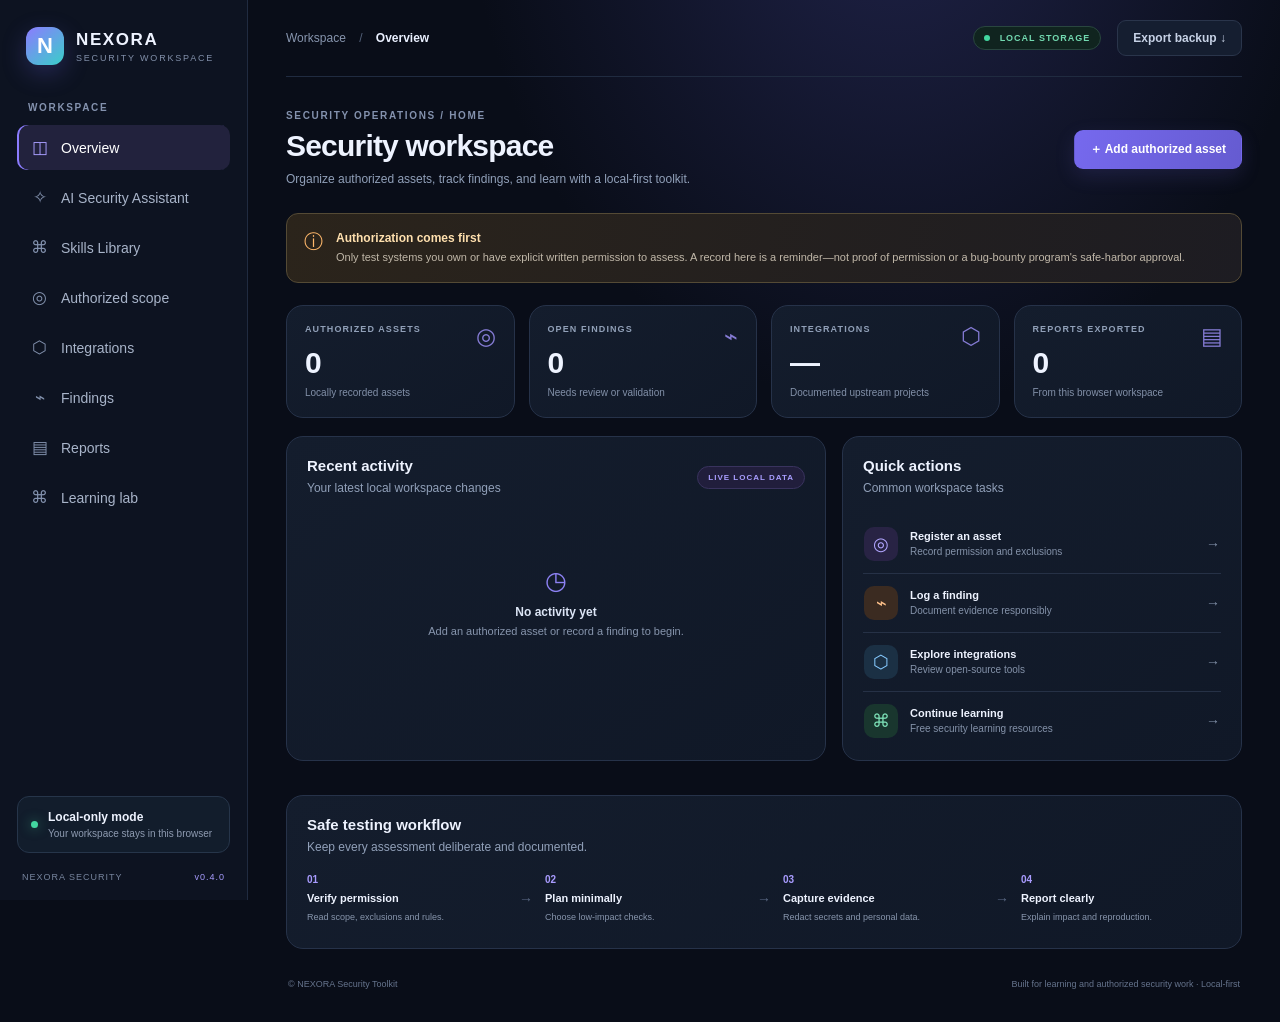
==== commit 254d8da6: "Align dashboard version label with release" ====
--- a/security-toolkit/dashboard/index.html
+++ b/security-toolkit/dashboard/index.html
@@ -29,7 +29,7 @@
       </nav>
       <div class="sidebar-bottom">
         <div class="local-card"><span class="local-dot"></span><div><strong>Local-only mode</strong><small>Your workspace stays in this browser</small></div></div>
-        <div class="sidebar-version">NEXORA SECURITY <span>v0.3.0</span></div>
+        <div class="sidebar-version">NEXORA SECURITY <span>v0.4.0</span></div>
       </div>
     </aside>
 
